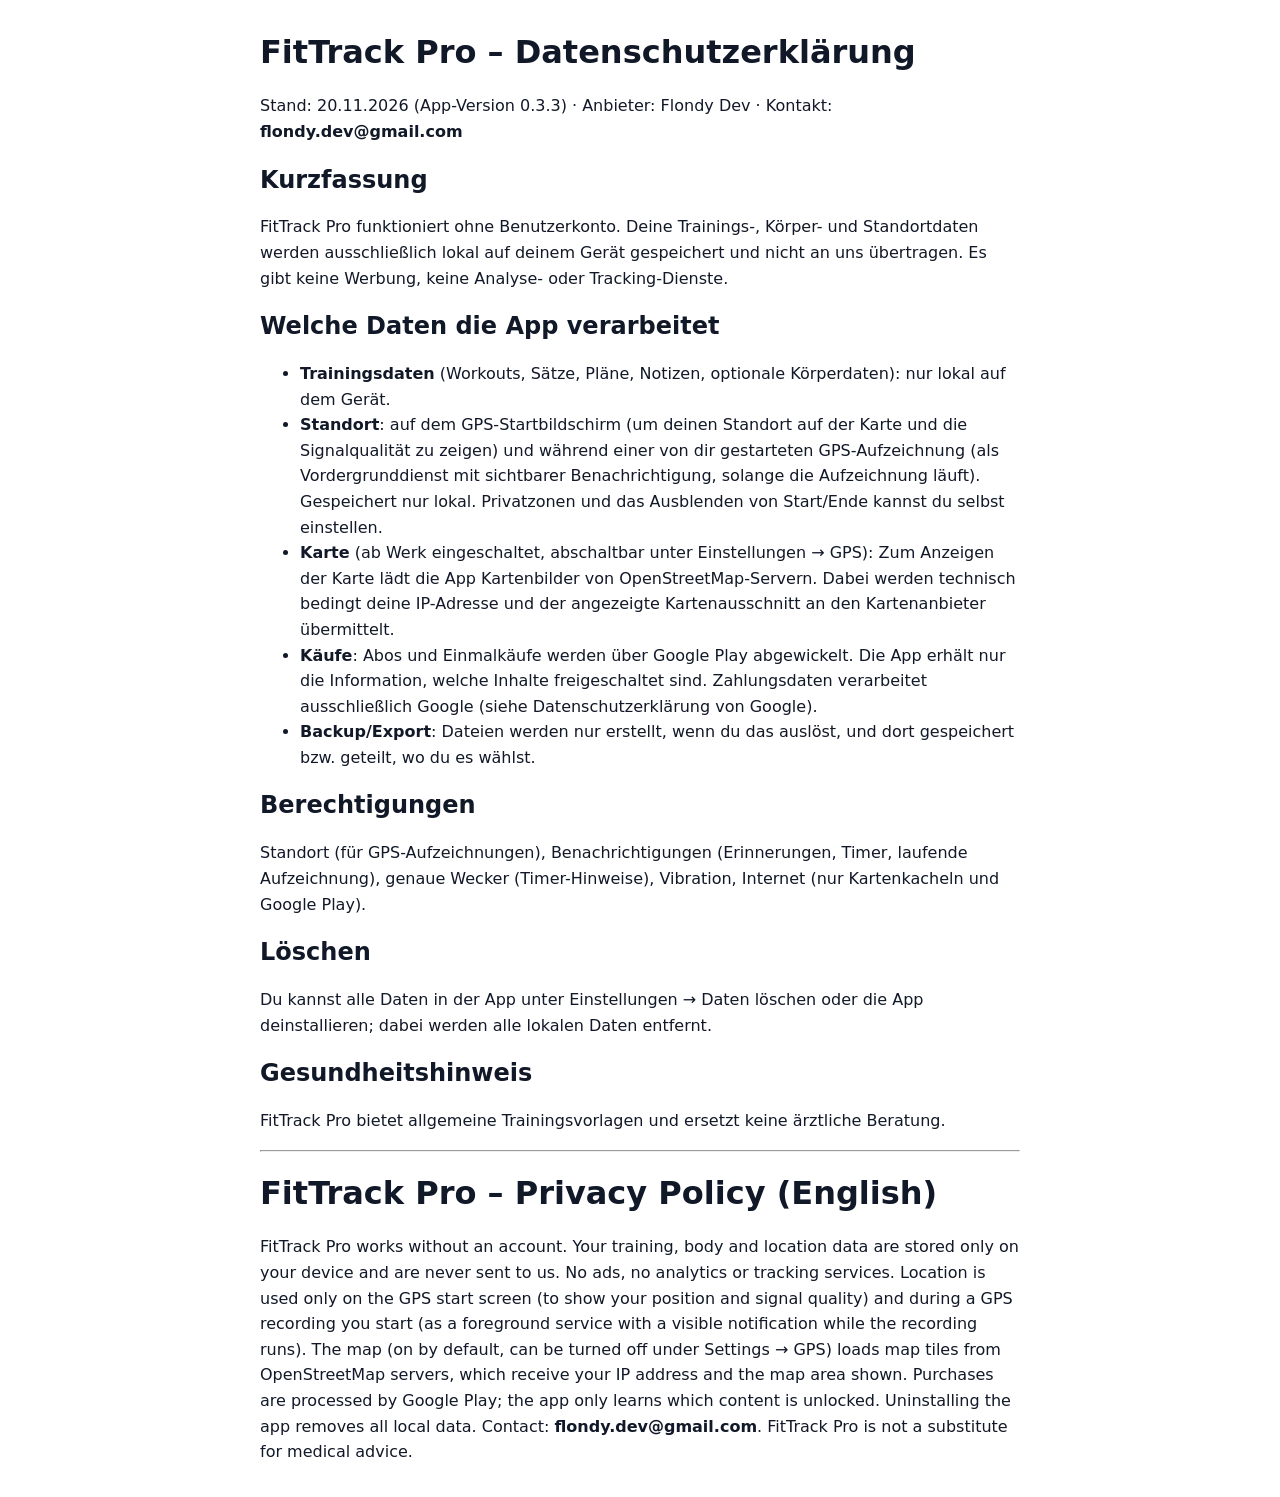
==== datenschutz-app.html @ f7026ede "aDatenschutzerklärung der App FitTrack Pro (DE/EN)" ====
<!doctype html><html lang="de"><head><meta charset="utf-8"><meta name="viewport" content="width=device-width,initial-scale=1">
<title>FitTrack Pro – Datenschutzerklärung</title>
<style>body{font-family:system-ui,sans-serif;max-width:760px;margin:2rem auto;padding:0 1rem;line-height:1.6;color:#111827}h1,h2{line-height:1.25}</style></head><body>
<h1>FitTrack Pro – Datenschutzerklärung</h1>
<p>Stand: 20.11.2026 (App-Version 0.3.3) · Anbieter: Flondy Dev · Kontakt: <strong>flondy.dev@gmail.com</strong></p>
<h2>Kurzfassung</h2>
<p>FitTrack Pro funktioniert ohne Benutzerkonto. Deine Trainings-, Körper- und Standortdaten werden ausschließlich lokal auf deinem Gerät gespeichert und nicht an uns übertragen. Es gibt keine Werbung, keine Analyse- oder Tracking-Dienste.</p>
<h2>Welche Daten die App verarbeitet</h2>
<ul>
<li><strong>Trainingsdaten</strong> (Workouts, Sätze, Pläne, Notizen, optionale Körperdaten): nur lokal auf dem Gerät.</li>
<li><strong>Standort</strong>: auf dem GPS-Startbildschirm (um deinen Standort auf der Karte und die Signalqualität zu zeigen) und während einer von dir gestarteten GPS-Aufzeichnung (als Vordergrunddienst mit sichtbarer Benachrichtigung, solange die Aufzeichnung läuft). Gespeichert nur lokal. Privatzonen und das Ausblenden von Start/Ende kannst du selbst einstellen.</li>
<li><strong>Karte</strong> (ab Werk eingeschaltet, abschaltbar unter Einstellungen → GPS): Zum Anzeigen der Karte lädt die App Kartenbilder von OpenStreetMap-Servern. Dabei werden technisch bedingt deine IP-Adresse und der angezeigte Kartenausschnitt an den Kartenanbieter übermittelt.</li>
<li><strong>Käufe</strong>: Abos und Einmalkäufe werden über Google Play abgewickelt. Die App erhält nur die Information, welche Inhalte freigeschaltet sind. Zahlungsdaten verarbeitet ausschließlich Google (siehe Datenschutzerklärung von Google).</li>
<li><strong>Backup/Export</strong>: Dateien werden nur erstellt, wenn du das auslöst, und dort gespeichert bzw. geteilt, wo du es wählst.</li>
</ul>
<h2>Berechtigungen</h2>
<p>Standort (für GPS-Aufzeichnungen), Benachrichtigungen (Erinnerungen, Timer, laufende Aufzeichnung), genaue Wecker (Timer-Hinweise), Vibration, Internet (nur Kartenkacheln und Google Play).</p>
<h2>Löschen</h2>
<p>Du kannst alle Daten in der App unter Einstellungen → Daten löschen oder die App deinstallieren; dabei werden alle lokalen Daten entfernt.</p>
<h2>Gesundheitshinweis</h2>
<p>FitTrack Pro bietet allgemeine Trainingsvorlagen und ersetzt keine ärztliche Beratung.</p>
<hr>
<h1>FitTrack Pro – Privacy Policy (English)</h1>
<p>FitTrack Pro works without an account. Your training, body and location data are stored only on your device and are never sent to us. No ads, no analytics or tracking services. Location is used only on the GPS start screen (to show your position and signal quality) and during a GPS recording you start (as a foreground service with a visible notification while the recording runs). The map (on by default, can be turned off under Settings → GPS) loads map tiles from OpenStreetMap servers, which receive your IP address and the map area shown. Purchases are processed by Google Play; the app only learns which content is unlocked. Uninstalling the app removes all local data. Contact: <strong>flondy.dev@gmail.com</strong>. FitTrack Pro is not a substitute for medical advice.</p>
</body></html>
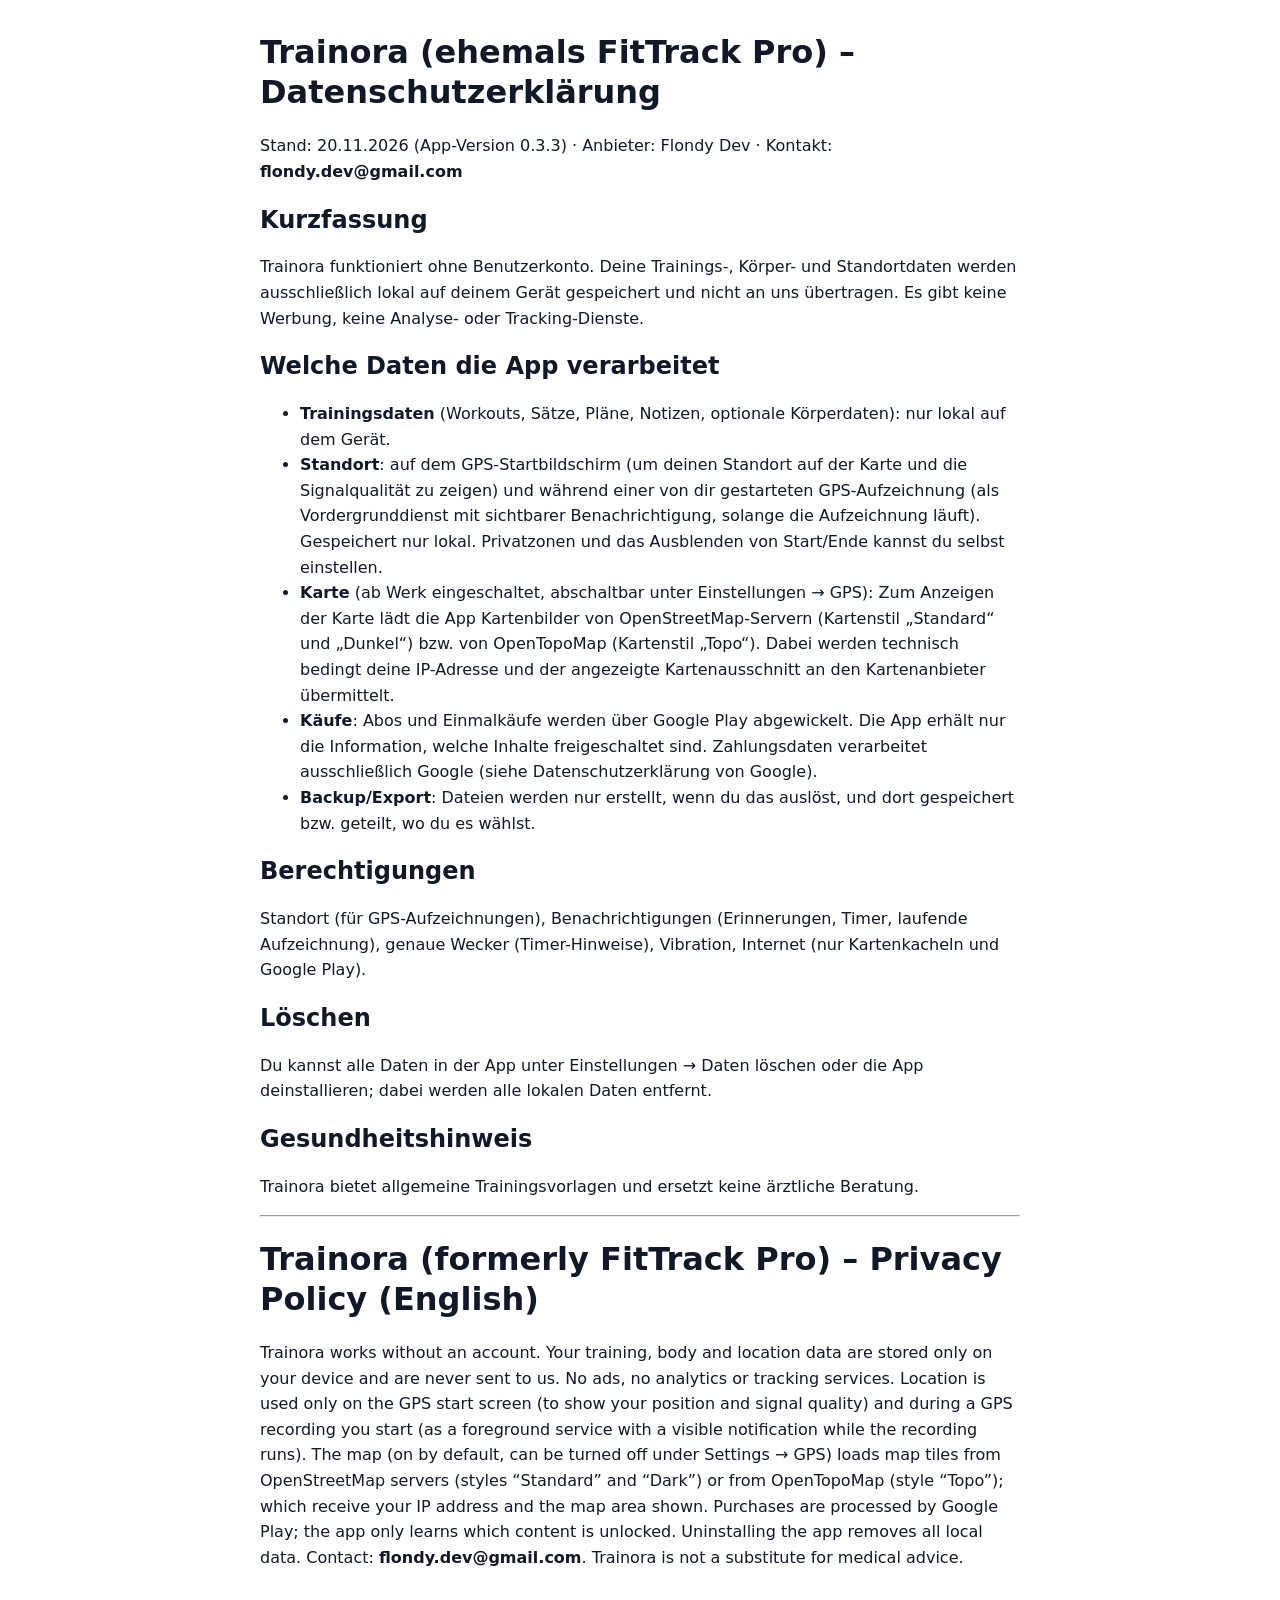
==== commit b372da05: "Datenschutz: Trainora-Name und OpenTopoMap (App 0.4.0)" ====
--- a/datenschutz-app.html
+++ b/datenschutz-app.html
@@ -1,15 +1,15 @@
 <!doctype html><html lang="de"><head><meta charset="utf-8"><meta name="viewport" content="width=device-width,initial-scale=1">
-<title>FitTrack Pro – Datenschutzerklärung</title>
+<title>Trainora (ehemals FitTrack Pro) – Datenschutzerklärung</title>
 <style>body{font-family:system-ui,sans-serif;max-width:760px;margin:2rem auto;padding:0 1rem;line-height:1.6;color:#111827}h1,h2{line-height:1.25}</style></head><body>
-<h1>FitTrack Pro – Datenschutzerklärung</h1>
+<h1>Trainora (ehemals FitTrack Pro) – Datenschutzerklärung</h1>
 <p>Stand: 20.11.2026 (App-Version 0.3.3) · Anbieter: Flondy Dev · Kontakt: <strong>flondy.dev@gmail.com</strong></p>
 <h2>Kurzfassung</h2>
-<p>FitTrack Pro funktioniert ohne Benutzerkonto. Deine Trainings-, Körper- und Standortdaten werden ausschließlich lokal auf deinem Gerät gespeichert und nicht an uns übertragen. Es gibt keine Werbung, keine Analyse- oder Tracking-Dienste.</p>
+<p>Trainora funktioniert ohne Benutzerkonto. Deine Trainings-, Körper- und Standortdaten werden ausschließlich lokal auf deinem Gerät gespeichert und nicht an uns übertragen. Es gibt keine Werbung, keine Analyse- oder Tracking-Dienste.</p>
 <h2>Welche Daten die App verarbeitet</h2>
 <ul>
 <li><strong>Trainingsdaten</strong> (Workouts, Sätze, Pläne, Notizen, optionale Körperdaten): nur lokal auf dem Gerät.</li>
 <li><strong>Standort</strong>: auf dem GPS-Startbildschirm (um deinen Standort auf der Karte und die Signalqualität zu zeigen) und während einer von dir gestarteten GPS-Aufzeichnung (als Vordergrunddienst mit sichtbarer Benachrichtigung, solange die Aufzeichnung läuft). Gespeichert nur lokal. Privatzonen und das Ausblenden von Start/Ende kannst du selbst einstellen.</li>
-<li><strong>Karte</strong> (ab Werk eingeschaltet, abschaltbar unter Einstellungen → GPS): Zum Anzeigen der Karte lädt die App Kartenbilder von OpenStreetMap-Servern. Dabei werden technisch bedingt deine IP-Adresse und der angezeigte Kartenausschnitt an den Kartenanbieter übermittelt.</li>
+<li><strong>Karte</strong> (ab Werk eingeschaltet, abschaltbar unter Einstellungen → GPS): Zum Anzeigen der Karte lädt die App Kartenbilder von OpenStreetMap-Servern (Kartenstil „Standard“ und „Dunkel“) bzw. von OpenTopoMap (Kartenstil „Topo“). Dabei werden technisch bedingt deine IP-Adresse und der angezeigte Kartenausschnitt an den Kartenanbieter übermittelt.</li>
 <li><strong>Käufe</strong>: Abos und Einmalkäufe werden über Google Play abgewickelt. Die App erhält nur die Information, welche Inhalte freigeschaltet sind. Zahlungsdaten verarbeitet ausschließlich Google (siehe Datenschutzerklärung von Google).</li>
 <li><strong>Backup/Export</strong>: Dateien werden nur erstellt, wenn du das auslöst, und dort gespeichert bzw. geteilt, wo du es wählst.</li>
 </ul>
@@ -18,8 +18,8 @@
 <h2>Löschen</h2>
 <p>Du kannst alle Daten in der App unter Einstellungen → Daten löschen oder die App deinstallieren; dabei werden alle lokalen Daten entfernt.</p>
 <h2>Gesundheitshinweis</h2>
-<p>FitTrack Pro bietet allgemeine Trainingsvorlagen und ersetzt keine ärztliche Beratung.</p>
+<p>Trainora bietet allgemeine Trainingsvorlagen und ersetzt keine ärztliche Beratung.</p>
 <hr>
-<h1>FitTrack Pro – Privacy Policy (English)</h1>
-<p>FitTrack Pro works without an account. Your training, body and location data are stored only on your device and are never sent to us. No ads, no analytics or tracking services. Location is used only on the GPS start screen (to show your position and signal quality) and during a GPS recording you start (as a foreground service with a visible notification while the recording runs). The map (on by default, can be turned off under Settings → GPS) loads map tiles from OpenStreetMap servers, which receive your IP address and the map area shown. Purchases are processed by Google Play; the app only learns which content is unlocked. Uninstalling the app removes all local data. Contact: <strong>flondy.dev@gmail.com</strong>. FitTrack Pro is not a substitute for medical advice.</p>
+<h1>Trainora (formerly FitTrack Pro) – Privacy Policy (English)</h1>
+<p>Trainora works without an account. Your training, body and location data are stored only on your device and are never sent to us. No ads, no analytics or tracking services. Location is used only on the GPS start screen (to show your position and signal quality) and during a GPS recording you start (as a foreground service with a visible notification while the recording runs). The map (on by default, can be turned off under Settings → GPS) loads map tiles from OpenStreetMap servers (styles “Standard” and “Dark”) or from OpenTopoMap (style “Topo”); which receive your IP address and the map area shown. Purchases are processed by Google Play; the app only learns which content is unlocked. Uninstalling the app removes all local data. Contact: <strong>flondy.dev@gmail.com</strong>. Trainora is not a substitute for medical advice.</p>
 </body></html>
